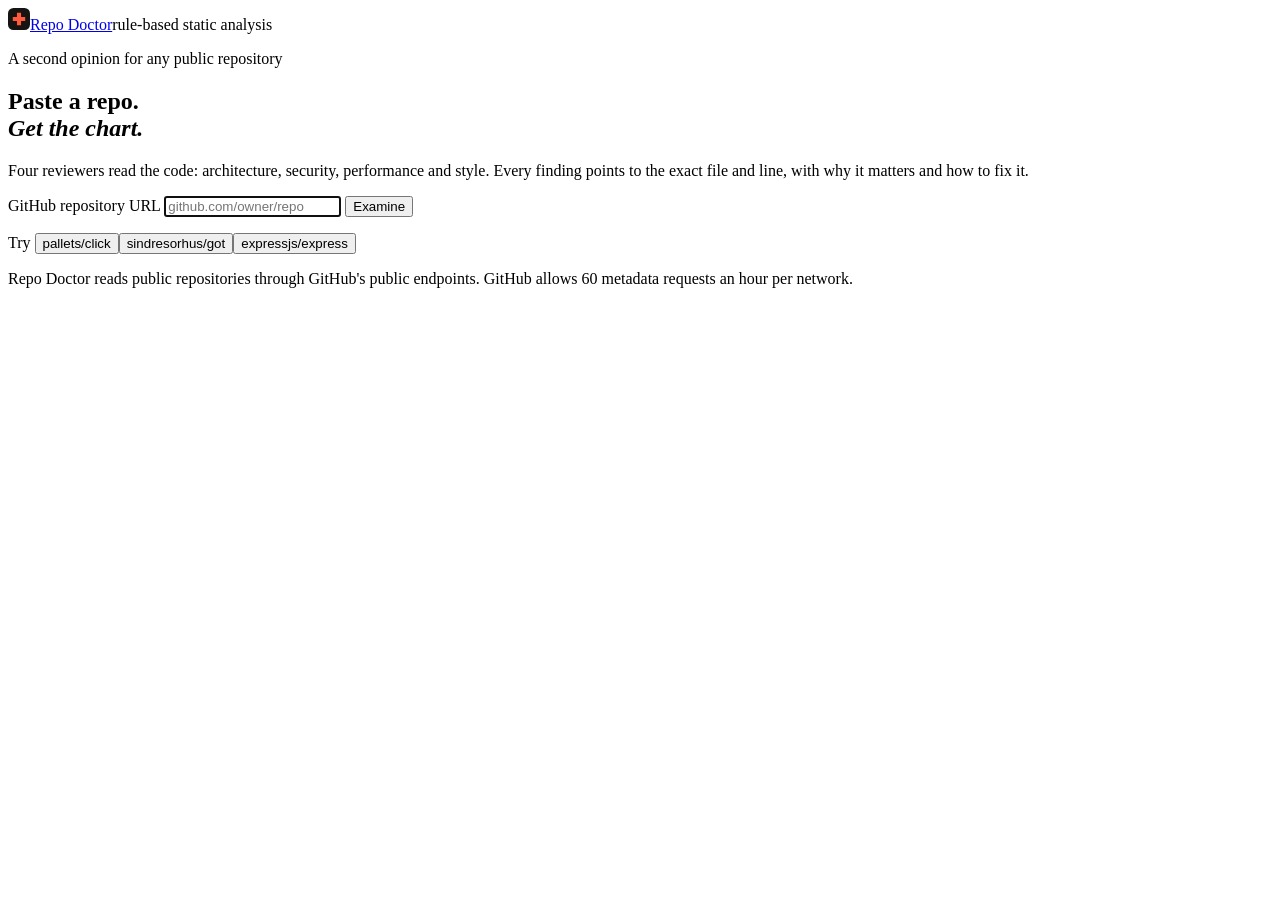
==== index.html @ 6651284c "Add index.html" ====
<!doctype html>
<html lang="en">
<head>
<meta charset="utf-8">
<meta name="viewport" content="width=device-width,initial-scale=1">
<title>Repo Doctor - a second opinion on any public repository</title>
<meta name="description" content="Paste a public GitHub link. Four reviewers check architecture, security, performance and style and point to the exact file and line.">
<link rel="icon" href="data:image/svg+xml,%3Csvg xmlns='http://www.w3.org/2000/svg' viewBox='0 0 32 32'%3E%3Crect width='32' height='32' rx='8' fill='%23151412'/%3E%3Cpath d='M13 7h6v6h6v6h-6v6h-6v-6H7v-6h6z' fill='%23ff5a3c'/%3E%3C/svg%3E">
<link rel="preconnect" href="https://fonts.googleapis.com"><link rel="preconnect" href="https://fonts.gstatic.com" crossorigin>
<link href="https://fonts.googleapis.com/css2?family=Instrument+Serif:ital@0;1&family=Inter:wght@400;500;600&family=JetBrains+Mono:wght@400;500&display=swap" rel="stylesheet">
<link rel="stylesheet" href="style.css">
</head>
<body>
<header class="top"><a class="brand" href="./"><svg viewBox="0 0 32 32" width="22" height="22" aria-hidden="true"><rect width="32" height="32" rx="8" fill="#151412"/><path d="M13 7h6v6h6v6h-6v6h-6v-6H7v-6h6z" fill="#ff5a3c"/></svg><span>Repo Doctor</span></a><span class="tag">rule-based static analysis</span></header>

<main>
<section class="hero" id="hero">
  <p class="eyebrow">A second opinion for any public repository</p>
  <h1>Paste a repo.<br><em>Get the chart.</em></h1>
  <p class="lede">Four reviewers read the code: architecture, security, performance and style. Every finding points to the exact file and line, with why it matters and how to fix it.</p>
  <form id="form" class="ask" autocomplete="off">
    <label class="sr" for="url">GitHub repository URL</label>
    <input id="url" type="text" inputmode="url" spellcheck="false" placeholder="github.com/owner/repo" autofocus>
    <button id="go" type="submit">Examine</button>
  </form>
  <p class="try">Try <button class="chip" data-u="pallets/click">pallets/click</button><button class="chip" data-u="sindresorhus/got">sindresorhus/got</button><button class="chip" data-u="expressjs/express">expressjs/express</button></p>
  <p class="err" id="err" role="alert" hidden></p>
</section>

<section class="run" id="run" hidden aria-live="polite">
  <div class="run-h"><span class="pulse"></span><b id="runTitle">Reading the repository</b></div>
  <div class="bar"><i id="bar"></i></div>
  <p class="mono dim" id="runSub"></p>
</section>

<section class="report" id="report" hidden>
  <div class="rep-h">
    <div>
      <p class="eyebrow" id="rMeta"></p>
      <h2 id="rName"></h2>
      <p class="dim" id="rDesc"></p>
    </div>
    <div class="acts"><button class="ghost" id="dlMd">Download report (.md)</button><button class="ghost" id="dlJson">Download (.json)</button><button class="ghost" id="again">Another repo</button></div>
  </div>
  <p class="note" id="rNote" hidden></p>

  <div class="crew" id="crew"></div>

  <div class="filters">
    <div class="seg" id="fRev" role="group" aria-label="Reviewer"></div>
    <div class="seg" id="fSev" role="group" aria-label="Severity"></div>
  </div>
  <p class="count mono dim" id="count"></p>
  <ol class="list" id="list"></ol>

  <aside class="limits">
    <h3>What this can and cannot tell you</h3>
    <ul>
      <li>These are pattern rules, not a model that understands your program. Some findings will be false alarms, so each one shows the line and a reason so you can judge it.</li>
      <li>Only files up to 150 KB are read, up to 160 per repository, and vendored or minified code is skipped. The report says when that happened.</li>
      <li>Nothing is uploaded anywhere. Your browser reads the repository directly from GitHub, and the analysis runs on your device.</li>
      <li>A clean score is not a security audit. It means these rules found nothing.</li>
    </ul>
  </aside>
</section>
</main>
<footer class="foot">Repo Doctor reads public repositories through GitHub's public endpoints. GitHub allows 60 metadata requests an hour per network.</footer>

<script src="analyzers.js"></script>
<script src="github.js"></script>
<script src="app.js"></script>
</body>
</html>
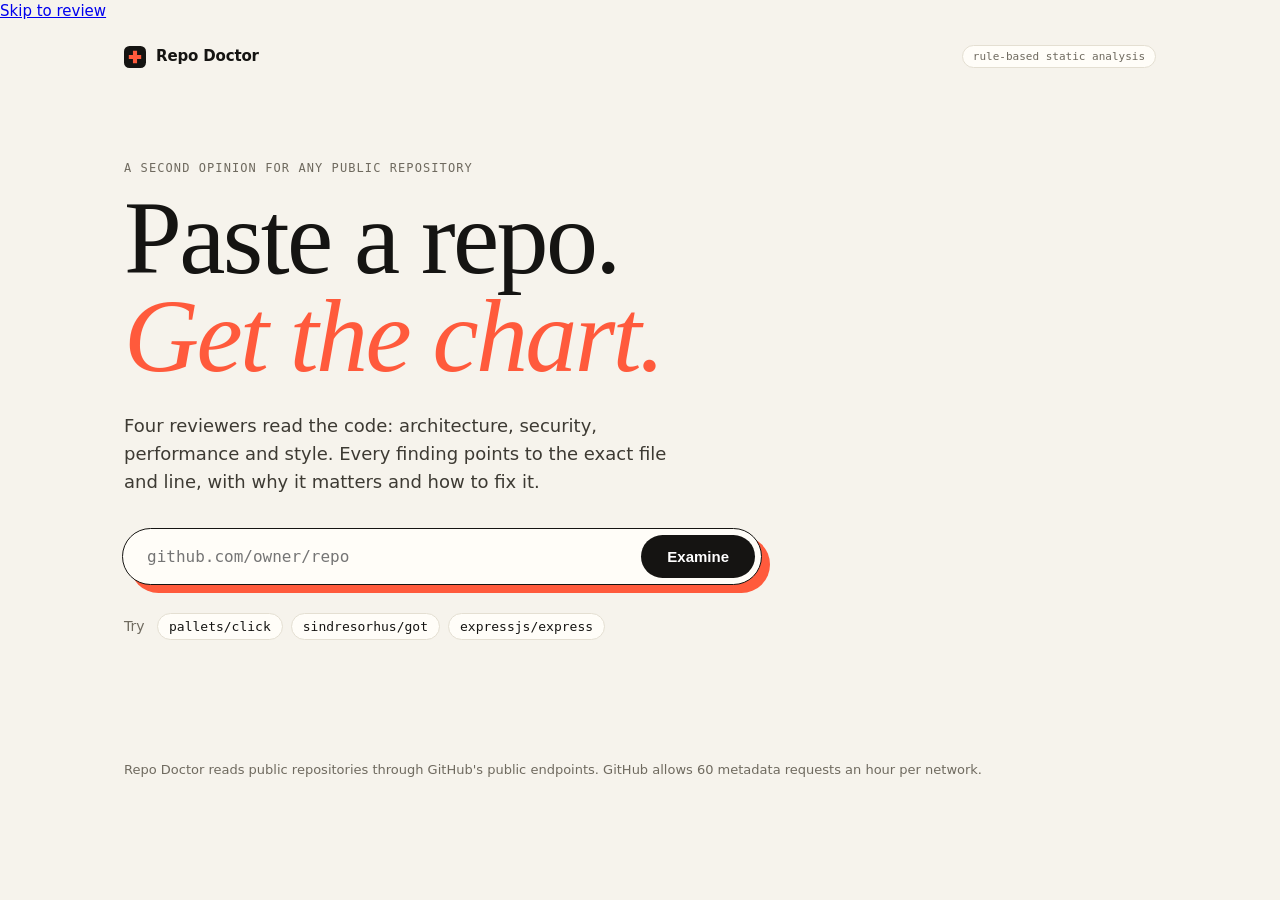
==== commit c43cad08: "Pin reviews to immutable code and make partial coverage explicit" ====
--- a/index.html
+++ b/index.html
@@ -4,16 +4,23 @@
 <meta charset="utf-8">
 <meta name="viewport" content="width=device-width,initial-scale=1">
 <title>Repo Doctor - a second opinion on any public repository</title>
+<link rel="canonical" href="https://repo-doctor-cyan.vercel.app/">
+<meta name="referrer" content="no-referrer">
+<meta http-equiv="Content-Security-Policy" content="default-src 'self'; script-src 'self'; style-src 'self' 'unsafe-inline'; font-src 'self' data:; img-src 'self' data:; connect-src https://api.github.com https://raw.githubusercontent.com; object-src 'none'; base-uri 'self'; form-action 'none'">
+<meta property="og:title" content="Repo Doctor / A second opinion">
+<meta property="og:description" content="Bounded, rule-based review of public GitHub code. Findings are heuristics, not proof of safety.">
+<meta property="og:type" content="website">
+<meta property="og:url" content="https://repo-doctor-cyan.vercel.app/">
+<meta name="twitter:card" content="summary">
 <meta name="description" content="Paste a public GitHub link. Four reviewers check architecture, security, performance and style and point to the exact file and line.">
 <link rel="icon" href="data:image/svg+xml,%3Csvg xmlns='http://www.w3.org/2000/svg' viewBox='0 0 32 32'%3E%3Crect width='32' height='32' rx='8' fill='%23151412'/%3E%3Cpath d='M13 7h6v6h6v6h-6v6h-6v-6H7v-6h6z' fill='%23ff5a3c'/%3E%3C/svg%3E">
-<link rel="preconnect" href="https://fonts.googleapis.com"><link rel="preconnect" href="https://fonts.gstatic.com" crossorigin>
-<link href="https://fonts.googleapis.com/css2?family=Instrument+Serif:ital@0;1&family=Inter:wght@400;500;600&family=JetBrains+Mono:wght@400;500&display=swap" rel="stylesheet">
+<link rel="stylesheet" href="fonts.css">
 <link rel="stylesheet" href="style.css">
 </head>
-<body>
+<body><a class="skip-link" href="#main">Skip to review</a>
 <header class="top"><a class="brand" href="./"><svg viewBox="0 0 32 32" width="22" height="22" aria-hidden="true"><rect width="32" height="32" rx="8" fill="#151412"/><path d="M13 7h6v6h6v6h-6v6h-6v-6H7v-6h6z" fill="#ff5a3c"/></svg><span>Repo Doctor</span></a><span class="tag">rule-based static analysis</span></header>
 
-<main>
+<main id="main" tabindex="-1">
 <section class="hero" id="hero">
   <p class="eyebrow">A second opinion for any public repository</p>
   <h1>Paste a repo.<br><em>Get the chart.</em></h1>
@@ -30,7 +37,7 @@
 <section class="run" id="run" hidden aria-live="polite">
   <div class="run-h"><span class="pulse"></span><b id="runTitle">Reading the repository</b></div>
   <div class="bar"><i id="bar"></i></div>
-  <p class="mono dim" id="runSub"></p>
+  <p class="mono dim" id="runSub"></p><button type="button" id="cancel">Cancel review</button>
 </section>
 
 <section class="report" id="report" hidden>
--- a/style.css
+++ b/style.css
@@ -0,0 +1,62 @@
+:root{--bg:#f6f3ec;--paper:#fffdf8;--ink:#151412;--dim:#6f6a5f;--line:#e4dfd2;--acc:#ff5a3c;--hi:#d6371b;--med:#c27a00;--lo:#6f6a5f;--ok:#2f7d4f;--r:16px}
+*{box-sizing:border-box}html{-webkit-text-size-adjust:100%}
+body{margin:0;background:var(--bg);color:var(--ink);font:15px/1.55 Inter,system-ui,sans-serif;-webkit-font-smoothing:antialiased}
+.sr{position:absolute;left:-9999px}
+.mono,code,.path{font-family:'JetBrains Mono',ui-monospace,monospace}.dim{color:var(--dim)}
+.top{display:flex;align-items:center;justify-content:space-between;max-width:1080px;margin:0 auto;padding:22px 24px}
+.brand{display:flex;gap:10px;align-items:center;color:var(--ink);text-decoration:none;font-weight:600;letter-spacing:-.01em}
+.tag{font:11px 'JetBrains Mono',monospace;border:1px solid var(--line);border-radius:99px;padding:4px 10px;color:var(--dim);background:var(--paper)}
+main{max-width:1080px;margin:0 auto;padding:0 24px 80px}
+.eyebrow{font:500 12px 'JetBrains Mono',monospace;text-transform:uppercase;letter-spacing:.09em;color:var(--dim);margin:0 0 14px}
+.hero{padding:70px 0 40px}
+h1{font:400 clamp(48px,9vw,104px)/.95 'Instrument Serif',serif;letter-spacing:-.025em;margin:0 0 26px}h1 em{color:var(--acc)}
+.lede{max-width:560px;font-size:18px;color:#3d3a33;margin:0 0 34px}
+.ask{display:flex;gap:10px;max-width:640px;background:var(--paper);border:1.5px solid var(--ink);border-radius:999px;padding:6px 6px 6px 22px;box-shadow:6px 6px 0 var(--ink);transition:transform .15s,box-shadow .15s}
+.ask:focus-within{transform:translate(-2px,-2px);box-shadow:8px 8px 0 var(--acc)}
+.ask input{flex:1;min-width:0;border:0;background:none;font:500 16px 'JetBrains Mono',monospace;outline:none;color:var(--ink)}
+.ask button{border:0;background:var(--ink);color:#fff;font:600 15px Inter,sans-serif;border-radius:99px;padding:13px 26px;cursor:pointer;transition:background .15s}
+.ask button:hover{background:var(--acc)}.ask button:disabled{opacity:.5;cursor:wait}
+.try{margin:26px 0 0;color:var(--dim);font-size:14px}
+.chip{font:500 13px 'JetBrains Mono',monospace;margin-left:8px;border:1px solid var(--line);background:var(--paper);border-radius:99px;padding:5px 11px;cursor:pointer;color:var(--ink);transition:border-color .15s}
+.chip:hover{border-color:var(--ink)}
+.err{margin:20px 0 0;max-width:640px;padding:12px 16px;border-radius:12px;background:#fde8e3;color:#8f2410;border:1px solid #f4b9ac}
+.run{max-width:640px;margin:40px 0}.run-h{display:flex;gap:12px;align-items:center;font-size:18px}
+.pulse{width:10px;height:10px;border-radius:50%;background:var(--acc);animation:pu 1s infinite}@keyframes pu{50%{transform:scale(1.7);opacity:.4}}
+.bar{height:6px;background:var(--line);border-radius:9px;margin:16px 0 10px;overflow:hidden}.bar i{display:block;height:100%;width:0;background:var(--ink);transition:width .25s}
+.rep-h{display:flex;justify-content:space-between;gap:24px;align-items:flex-end;flex-wrap:wrap;padding:40px 0 22px;border-bottom:1.5px solid var(--ink)}
+h2{font:400 clamp(36px,6vw,60px)/1 'Instrument Serif',serif;margin:0 0 8px;overflow-wrap:anywhere}
+.acts{display:flex;gap:8px;flex-wrap:wrap}
+.ghost{font:500 13px Inter,sans-serif;border:1px solid var(--ink);background:transparent;border-radius:99px;padding:9px 15px;cursor:pointer;color:var(--ink);transition:background .15s,color .15s}
+.ghost:hover{background:var(--ink);color:#fff}
+.note{margin:18px 0 0;padding:12px 16px;background:#fff4d6;border:1px solid #ecd48b;border-radius:12px;color:#5c4500;font-size:14px}
+.crew{display:grid;grid-template-columns:repeat(4,1fr);gap:14px;margin:26px 0}
+.rev{background:var(--paper);border:1px solid var(--line);border-radius:var(--r);padding:20px;text-align:left;cursor:pointer;font:inherit;color:inherit;transition:transform .15s,border-color .15s;position:relative}
+.rev:hover{transform:translateY(-3px);border-color:var(--ink)}.rev[aria-pressed=true]{border-color:var(--ink);box-shadow:4px 4px 0 var(--ink)}
+.rev .nm{font:500 12px 'JetBrains Mono',monospace;text-transform:uppercase;letter-spacing:.08em;color:var(--dim)}
+.ring{display:block;margin:12px 0 8px}.ring text{font:400 30px 'Instrument Serif',serif;fill:var(--ink)}
+.rev .sm{font-size:13px;color:var(--dim)}
+.filters{display:flex;gap:14px;flex-wrap:wrap;margin:34px 0 8px}
+.seg{display:flex;gap:4px;background:#ebe6d9;padding:4px;border-radius:99px;flex-wrap:wrap}
+.seg button{border:0;background:none;border-radius:99px;padding:7px 14px;font:500 13px Inter,sans-serif;cursor:pointer;color:var(--dim)}
+.seg button[aria-pressed=true]{background:var(--ink);color:#fff}
+.count{font-size:12px;margin:10px 0 14px}
+.list{list-style:none;margin:0;padding:0;display:grid;gap:10px}
+.f{background:var(--paper);border:1px solid var(--line);border-left:4px solid var(--lo);border-radius:12px;overflow:hidden}
+.f.high{border-left-color:var(--hi)}.f.medium{border-left-color:var(--med)}
+.f>button{all:unset;box-sizing:border-box;display:grid;grid-template-columns:auto 1fr auto;gap:14px;align-items:center;width:100%;padding:15px 18px;cursor:pointer}
+.f>button:focus-visible{outline:2px solid var(--acc);outline-offset:-2px}
+.sev{font:600 10px 'JetBrains Mono',monospace;text-transform:uppercase;letter-spacing:.08em;padding:3px 8px;border-radius:99px;background:#eee9dc;color:var(--lo)}
+.high .sev{background:#fde8e3;color:var(--hi)}.medium .sev{background:#fff0cf;color:var(--med)}
+.ft{font-weight:600;letter-spacing:-.005em}.fp{display:block;font:12px 'JetBrains Mono',monospace;color:var(--dim);margin-top:2px;overflow-wrap:anywhere}
+.who{font:11px 'JetBrains Mono',monospace;color:var(--dim)}
+.body{display:none;padding:0 18px 18px 18px;border-top:1px dashed var(--line)}.f[data-open=true] .body{display:block}
+.body pre{margin:14px 0;background:#1a1916;color:#f1ede2;border-radius:10px;padding:13px 15px;overflow-x:auto;font:12.5px/1.5 'JetBrains Mono',monospace;white-space:pre}
+.body p{margin:8px 0}.body b{font-weight:600}
+.body a{color:var(--ink);font-weight:500;text-decoration-color:var(--acc);text-underline-offset:3px}
+.empty{padding:40px;text-align:center;background:var(--paper);border:1px dashed var(--line);border-radius:12px;color:var(--dim)}
+.limits{margin:50px 0 0;padding:24px 26px;border:1px solid var(--line);border-radius:var(--r);background:var(--paper)}
+.limits h3{font:400 26px 'Instrument Serif',serif;margin:0 0 10px}.limits li{margin:6px 0;color:#3d3a33}
+.foot{max-width:1080px;margin:0 auto;padding:0 24px 40px;color:var(--dim);font-size:13px}
+@media(max-width:860px){.crew{grid-template-columns:1fr 1fr}}
+@media(max-width:520px){.ask{flex-direction:column;border-radius:22px;padding:12px;box-shadow:4px 4px 0 var(--ink)}.ask input{padding:8px 8px}.ask button{width:100%}.hero{padding-top:40px}.f>button{grid-template-columns:auto 1fr}.who{display:none}.crew{gap:10px}.rev{padding:15px}.top .tag{display:none}.chip{margin:6px 6px 0 0}}
+@media(prefers-reduced-motion:reduce){*{animation:none!important;transition:none!important}}
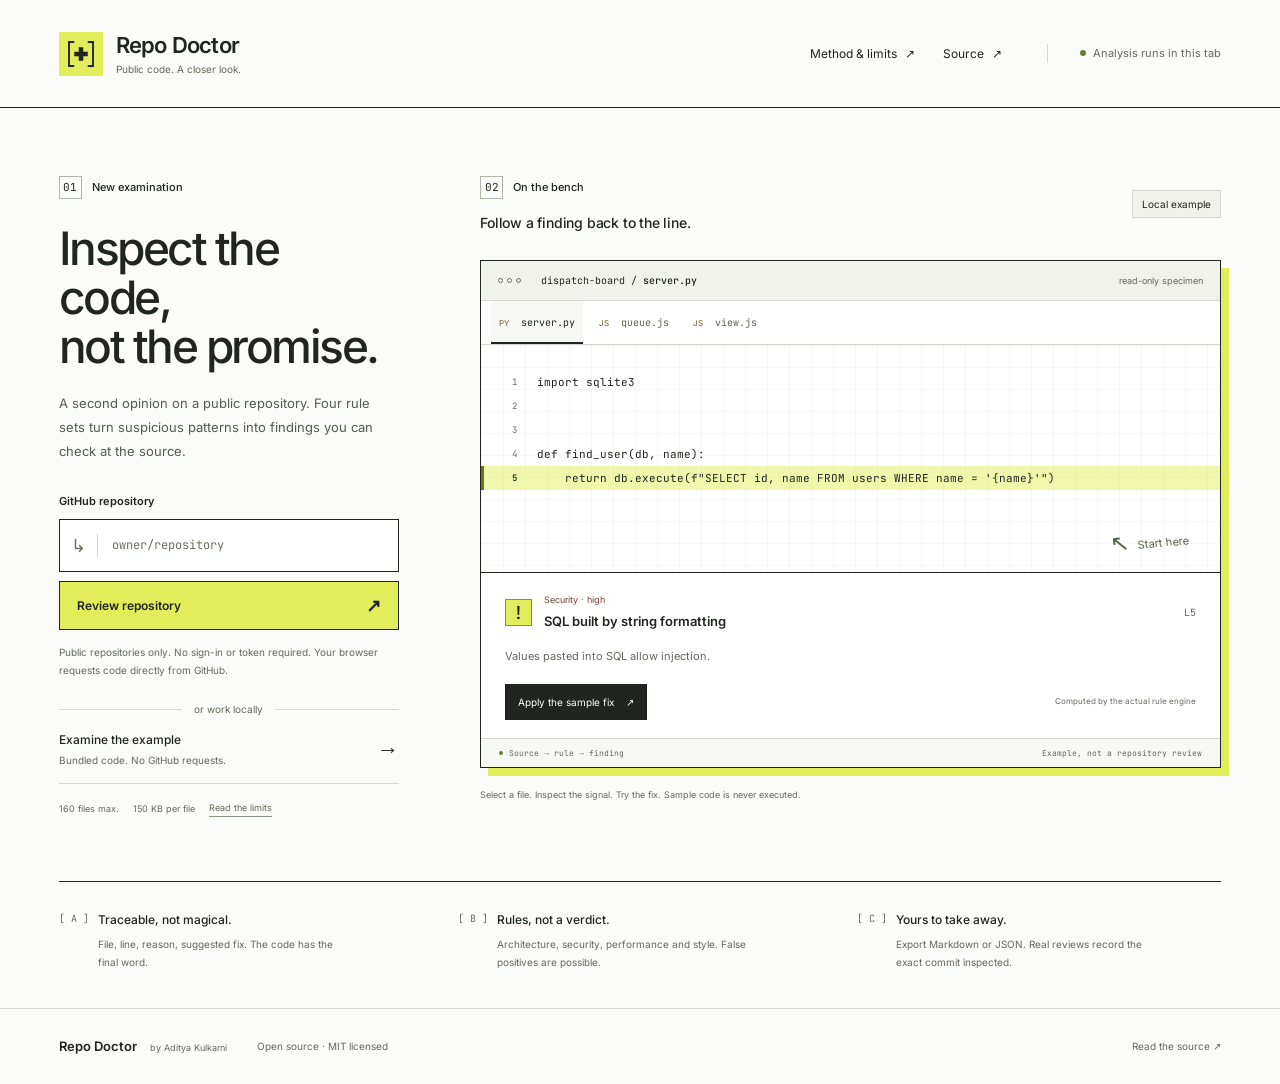
==== commit 71511c9e: "Publish verified repo-doctor redesign with exact asset paths" ====
--- a/index.html
+++ b/index.html
@@ -1,80 +1,14 @@
 <!doctype html>
-<html lang="en">
-<head>
-<meta charset="utf-8">
-<meta name="viewport" content="width=device-width,initial-scale=1">
-<title>Repo Doctor - a second opinion on any public repository</title>
-<link rel="canonical" href="https://repo-doctor-cyan.vercel.app/">
-<meta name="referrer" content="no-referrer">
-<meta http-equiv="Content-Security-Policy" content="default-src 'self'; script-src 'self'; style-src 'self' 'unsafe-inline'; font-src 'self' data:; img-src 'self' data:; connect-src https://api.github.com https://raw.githubusercontent.com; object-src 'none'; base-uri 'self'; form-action 'none'">
-<meta property="og:title" content="Repo Doctor / A second opinion">
-<meta property="og:description" content="Bounded, rule-based review of public GitHub code. Findings are heuristics, not proof of safety.">
-<meta property="og:type" content="website">
-<meta property="og:url" content="https://repo-doctor-cyan.vercel.app/">
-<meta name="twitter:card" content="summary">
-<meta name="description" content="Paste a public GitHub link. Four reviewers check architecture, security, performance and style and point to the exact file and line.">
-<link rel="icon" href="data:image/svg+xml,%3Csvg xmlns='http://www.w3.org/2000/svg' viewBox='0 0 32 32'%3E%3Crect width='32' height='32' rx='8' fill='%23151412'/%3E%3Cpath d='M13 7h6v6h6v6h-6v6h-6v-6H7v-6h6z' fill='%23ff5a3c'/%3E%3C/svg%3E">
-<link rel="stylesheet" href="fonts.css">
-<link rel="stylesheet" href="style.css">
-</head>
-<body><a class="skip-link" href="#main">Skip to review</a>
-<header class="top"><a class="brand" href="./"><svg viewBox="0 0 32 32" width="22" height="22" aria-hidden="true"><rect width="32" height="32" rx="8" fill="#151412"/><path d="M13 7h6v6h6v6h-6v6h-6v-6H7v-6h6z" fill="#ff5a3c"/></svg><span>Repo Doctor</span></a><span class="tag">rule-based static analysis</span></header>
-
+<html lang="en"><head><meta charset="utf-8"><meta name="viewport" content="width=device-width,initial-scale=1"><title>Repo Doctor | Inspect the code, not the promise.</title><meta name="description" content="A rule-based inspection bench for public GitHub repositories. Trace findings to source, check the reason and take a report with you."><meta name="theme-color" content="#e2ed5b"><link rel="canonical" href="https://repo-doctor-cyan.vercel.app/"><meta name="referrer" content="no-referrer"><meta http-equiv="Content-Security-Policy" content="default-src 'self'; script-src 'self'; style-src 'self' 'unsafe-inline'; font-src 'self'; img-src 'self' data:; worker-src 'self'; connect-src 'self' https://api.github.com https://raw.githubusercontent.com; object-src 'none'; base-uri 'self'; form-action 'none'"><meta property="og:title" content="Repo Doctor | Inspect the code, not the promise."><meta property="og:description" content="Four rule sets. Source-level findings. One portable report. Public code, reviewed in your browser."><meta property="og:image" content="https://repo-doctor-cyan.vercel.app/share-card.png"><meta name="twitter:card" content="summary_large_image"><link rel="icon" href="favicon.svg" type="image/svg+xml"><link rel="stylesheet" href="fonts.css"><link rel="stylesheet" href="style.css"></head>
+<body><a class="skip-link" href="#url">Skip to repository input</a>
+<header class="top"><a class="brand" href="./" aria-label="Repo Doctor home"><svg viewBox="0 0 40 40" aria-hidden="true"><path d="M11 4H4v32h7m18-32h7v32h-7" fill="none" stroke-width="2.5"/><path d="M17 11h6v6h6v6h-6v6h-6v-6h-6v-6h6z" stroke="none"/></svg><span>Repo Doctor<span class="brand-sub">Public code. A closer look.</span></span></a><nav aria-label="Main"><button id="methodOpen" type="button">Method & limits <span aria-hidden="true">↗</span></button><a href="https://github.com/Aditya2375/repo-doctor" target="_blank" rel="noreferrer">Source <span aria-hidden="true">↗</span></a></nav><span class="local"><i></i> Analysis runs in this tab</span></header>
+<noscript><p class="noscript">JavaScript is required to inspect code. No review has run. You can read the method in the source repository linked above.</p></noscript>
 <main id="main" tabindex="-1">
-<section class="hero" id="hero">
-  <p class="eyebrow">A second opinion for any public repository</p>
-  <h1>Paste a repo.<br><em>Get the chart.</em></h1>
-  <p class="lede">Four reviewers read the code: architecture, security, performance and style. Every finding points to the exact file and line, with why it matters and how to fix it.</p>
-  <form id="form" class="ask" autocomplete="off">
-    <label class="sr" for="url">GitHub repository URL</label>
-    <input id="url" type="text" inputmode="url" spellcheck="false" placeholder="github.com/owner/repo" autofocus>
-    <button id="go" type="submit">Examine</button>
-  </form>
-  <p class="try">Try <button class="chip" data-u="pallets/click">pallets/click</button><button class="chip" data-u="sindresorhus/got">sindresorhus/got</button><button class="chip" data-u="expressjs/express">expressjs/express</button></p>
-  <p class="err" id="err" role="alert" hidden></p>
-</section>
-
-<section class="run" id="run" hidden aria-live="polite">
-  <div class="run-h"><span class="pulse"></span><b id="runTitle">Reading the repository</b></div>
-  <div class="bar"><i id="bar"></i></div>
-  <p class="mono dim" id="runSub"></p><button type="button" id="cancel">Cancel review</button>
-</section>
-
-<section class="report" id="report" hidden>
-  <div class="rep-h">
-    <div>
-      <p class="eyebrow" id="rMeta"></p>
-      <h2 id="rName"></h2>
-      <p class="dim" id="rDesc"></p>
-    </div>
-    <div class="acts"><button class="ghost" id="dlMd">Download report (.md)</button><button class="ghost" id="dlJson">Download (.json)</button><button class="ghost" id="again">Another repo</button></div>
-  </div>
-  <p class="note" id="rNote" hidden></p>
-
-  <div class="crew" id="crew"></div>
-
-  <div class="filters">
-    <div class="seg" id="fRev" role="group" aria-label="Reviewer"></div>
-    <div class="seg" id="fSev" role="group" aria-label="Severity"></div>
-  </div>
-  <p class="count mono dim" id="count"></p>
-  <ol class="list" id="list"></ol>
-
-  <aside class="limits">
-    <h3>What this can and cannot tell you</h3>
-    <ul>
-      <li>These are pattern rules, not a model that understands your program. Some findings will be false alarms, so each one shows the line and a reason so you can judge it.</li>
-      <li>Only files up to 150 KB are read, up to 160 per repository, and vendored or minified code is skipped. The report says when that happened.</li>
-      <li>Nothing is uploaded anywhere. Your browser reads the repository directly from GitHub, and the analysis runs on your device.</li>
-      <li>A clean score is not a security audit. It means these rules found nothing.</li>
-    </ul>
-  </aside>
-</section>
-</main>
-<footer class="foot">Repo Doctor reads public repositories through GitHub's public endpoints. GitHub allows 60 metadata requests an hour per network.</footer>
-
-<script src="analyzers.js"></script>
-<script src="github.js"></script>
-<script src="app.js"></script>
-</body>
-</html>
+<section class="hero" id="hero" aria-labelledby="introTitle"><div class="intake"><div class="section-number"><span>01</span> New examination</div><h1 id="introTitle">Inspect the code,<br>not the promise.</h1><p class="lede">A second opinion on a public repository. Four rule sets turn suspicious patterns into findings you can check at the source.</p><form id="form" autocomplete="off"><label for="url">GitHub repository</label><div class="url-field"><span aria-hidden="true">↳</span><input id="url" type="text" inputmode="url" maxlength="2048" spellcheck="false" autocomplete="off" placeholder="owner/repository" aria-describedby="inputHelp"></div><button id="go" class="primary" type="submit">Review repository <span aria-hidden="true">↗</span></button></form><p id="inputHelp" class="help">Public repositories only. No sign-in or token required. Your browser requests code directly from GitHub.</p><div class="or"><span>or work locally</span></div><button id="sampleRun" class="sample-run" type="button"><span><b>Examine the example</b><small>Bundled code. No GitHub requests.</small></span><span aria-hidden="true">→</span></button><p class="err" id="err" role="alert" hidden></p><div class="intake-foot"><span>160 files max.</span><span>150 KB per file</span><button id="methodInline" type="button">Read the limits</button></div></div>
+<div class="specimen"><div class="specimen-heading"><div><span class="section-number"><span>02</span> On the bench</span><h2>Follow a finding back to the line.</h2></div><span class="example-label">Local example</span></div><div class="editor"><div class="editor-top"><span><i></i><i></i><i></i></span><span>dispatch-board / <b id="previewPath">server.py</b></span><span class="editor-mode">read-only specimen</span></div><div class="file-tabs" role="group" aria-label="Example source file"><button type="button" data-file="server.py" aria-pressed="true"><span>PY</span> server.py</button><button type="button" data-file="queue.js" aria-pressed="false"><span>JS</span> queue.js</button><button type="button" data-file="view.js" aria-pressed="false"><span>JS</span> view.js</button></div><div class="code-window"><ol id="previewCode" aria-label="Example source code"></ol><div class="line-marker" aria-hidden="true"><span>↖</span> Start here</div></div><div class="signal"><div class="signal-top"><span class="signal-icon" aria-hidden="true">!</span><div><span id="previewSeverity" class="signal-label">Security · High</span><h3 id="previewTitle">SQL built by string formatting</h3></div><span id="previewLine" class="line-ref">L5</span></div><p id="previewWhy"></p><div class="signal-action"><button type="button" id="sampleFix">Apply the sample fix <span aria-hidden="true">↗</span></button><span id="previewState" role="status">Run with JavaScript to inspect the sample</span></div></div><div class="editor-foot"><span><i></i> Source → rule → finding</span><span>Example, not a repository review</span></div></div><p class="specimen-caption">Select a file. Inspect the signal. Try the fix. Sample code is never executed.</p></div></section>
+<section class="run" id="run" hidden aria-live="polite"><div class="run-h"><span class="scan" aria-hidden="true"></span><div><span>Examination in progress</span><h2 id="runTitle">Reading the repository</h2></div><button type="button" id="cancel">Cancel review ×</button></div><div class="bar"><i id="bar"></i></div><p id="runSub"></p></section>
+<section class="report" id="report" hidden aria-labelledby="rName"><div class="report-banner"><span class="section-number"><span>03</span> Examination report</span><span id="reportOrigin">Commit-pinned source</span></div><div class="rep-h"><div><p id="rMeta" class="report-meta"></p><h1 id="rName"></h1><p id="rDesc"></p></div><div class="acts"><button type="button" class="ghost" id="dlMd">Markdown ↓</button><button type="button" class="ghost" id="dlJson">JSON ↓</button><button type="button" class="new-review" id="again">New review <span aria-hidden="true">↗</span></button></div></div><div class="report-notice"><span aria-hidden="true">!</span><p class="note" id="rNote"></p></div><div class="score-heading"><h2>Four angles on the same code.</h2><span>Rule scores / 100. Not confidence or proof of safety.</span></div><div class="crew" id="crew"></div><div class="review-grid"><aside class="review-sidebar"><div class="filter-heading"><span>Findings</span><span id="count"></span></div><h3>Rule set</h3><div id="fRev" class="seg reviewer-filter" role="group" aria-label="Rule set"></div><h3>Severity</h3><div class="seg severity-filter" id="fSev" role="group" aria-label="Severity"></div><p>Open a finding for the source line, the reason and a suggested change. Treat every match as a question to investigate.</p></aside><div class="finding-area"><div class="findings-heading"><h2>Read the evidence.</h2><span>High → medium → low</span></div><ol class="list" id="list"></ol></div></div><aside class="limits"><h2>A useful second look. Not a clean bill of health.</h2><p>Pattern rules can miss problems and flag harmless code. Only supported text files are read, up to 160 files and 150 KB each. Dependency lockfiles, vendored code and minified code are excluded. Repository code is never executed. GitHub and its raw-file service receive your requests; analysis happens in this tab.</p><button id="methodReport" type="button">Method, coverage and limits <span aria-hidden="true">↗</span></button></aside></section>
+<div class="principles" id="principles"><div><span class="principle-index">[ A ]</span><h2>Traceable, not magical.</h2><p>File, line, reason, suggested fix. The code has the final word.</p></div><div><span class="principle-index">[ B ]</span><h2>Rules, not a verdict.</h2><p>Architecture, security, performance and style. False positives are possible.</p></div><div><span class="principle-index">[ C ]</span><h2>Yours to take away.</h2><p>Export Markdown or JSON. Real reviews record the exact commit inspected.</p></div></div>
+</main><footer class="foot"><span class="footer-brand">Repo Doctor <span>by Aditya Kulkarni</span></span><span>Open source · MIT licensed</span><a href="https://github.com/Aditya2375/repo-doctor" target="_blank" rel="noreferrer">Read the source ↗</a></footer>
+<dialog id="methodDialog" aria-labelledby="methodTitle"><div class="dialog-top"><span>Before an examination</span><button type="button" id="methodClose" aria-label="Close method and limits">×</button></div><h2 id="methodTitle">What the instrument can see.</h2><p>Four groups of deterministic pattern rules inspect architecture, security, performance and style. They do not understand the whole program. A match is not proof of a vulnerability; no matches is not proof of safety.</p><h3>Bounded coverage</h3><p>Up to 160 supported text files, 150,000 bytes each. Vendored directories, lock files, minified code, large files and unsupported formats are skipped. Source files and manifests are prioritised, then shorter paths. An incomplete file list or failed read is disclosed in the report.</p><h3>GitHub access</h3><p>Public repositories only. No account or token is requested. A real review resolves an immutable commit through three GitHub metadata requests, then reads raw files through up to six concurrent workers. Unauthenticated metadata requests are rate-limited by GitHub, usually 60 per hour per network. Requests time out after 20 seconds. Analysis has a 20-second deadline and can be cancelled.</p><h3>Data and exports</h3><p>Your browser requests public code directly from GitHub. The analysis runs here and repository code is never executed. The site does not intentionally upload repository contents or store reports on a server. GitHub receives request metadata. Exports may contain source snippets, including anything a secret-detection rule matched. Inspect them before sharing.</p><h3>Local example</h3><p>The example is original bundled demonstration code, not a real customer's repository. It uses the same rule engine and makes no GitHub requests. Applying a sample fix changes the example in this tab only.</p><a href="https://github.com/Aditya2375/repo-doctor" target="_blank" rel="noreferrer">Inspect the rules on GitHub ↗</a></dialog>
+<script src="analyzers.js"></script><script src="github.js"></script><script src="sample.js"></script><script src="bench.js"></script><script src="app.js"></script></body></html>
--- a/fonts.css
+++ b/fonts.css
@@ -0,0 +1,14 @@
+@font-face {
+  font-family: "Doctor Sans";
+  src: url("fonts/doctor-sans.woff2") format("woff2");
+  font-style: normal;
+  font-weight: 100 900;
+  font-display: swap;
+}
+@font-face {
+  font-family: "Doctor Mono";
+  src: url("fonts/doctor-mono.woff2") format("woff2");
+  font-style: normal;
+  font-weight: 400 800;
+  font-display: swap;
+}
--- a/style.css
+++ b/style.css
@@ -1,62 +1,1895 @@
-:root{--bg:#f6f3ec;--paper:#fffdf8;--ink:#151412;--dim:#6f6a5f;--line:#e4dfd2;--acc:#ff5a3c;--hi:#d6371b;--med:#c27a00;--lo:#6f6a5f;--ok:#2f7d4f;--r:16px}
-*{box-sizing:border-box}html{-webkit-text-size-adjust:100%}
-body{margin:0;background:var(--bg);color:var(--ink);font:15px/1.55 Inter,system-ui,sans-serif;-webkit-font-smoothing:antialiased}
-.sr{position:absolute;left:-9999px}
-.mono,code,.path{font-family:'JetBrains Mono',ui-monospace,monospace}.dim{color:var(--dim)}
-.top{display:flex;align-items:center;justify-content:space-between;max-width:1080px;margin:0 auto;padding:22px 24px}
-.brand{display:flex;gap:10px;align-items:center;color:var(--ink);text-decoration:none;font-weight:600;letter-spacing:-.01em}
-.tag{font:11px 'JetBrains Mono',monospace;border:1px solid var(--line);border-radius:99px;padding:4px 10px;color:var(--dim);background:var(--paper)}
-main{max-width:1080px;margin:0 auto;padding:0 24px 80px}
-.eyebrow{font:500 12px 'JetBrains Mono',monospace;text-transform:uppercase;letter-spacing:.09em;color:var(--dim);margin:0 0 14px}
-.hero{padding:70px 0 40px}
-h1{font:400 clamp(48px,9vw,104px)/.95 'Instrument Serif',serif;letter-spacing:-.025em;margin:0 0 26px}h1 em{color:var(--acc)}
-.lede{max-width:560px;font-size:18px;color:#3d3a33;margin:0 0 34px}
-.ask{display:flex;gap:10px;max-width:640px;background:var(--paper);border:1.5px solid var(--ink);border-radius:999px;padding:6px 6px 6px 22px;box-shadow:6px 6px 0 var(--ink);transition:transform .15s,box-shadow .15s}
-.ask:focus-within{transform:translate(-2px,-2px);box-shadow:8px 8px 0 var(--acc)}
-.ask input{flex:1;min-width:0;border:0;background:none;font:500 16px 'JetBrains Mono',monospace;outline:none;color:var(--ink)}
-.ask button{border:0;background:var(--ink);color:#fff;font:600 15px Inter,sans-serif;border-radius:99px;padding:13px 26px;cursor:pointer;transition:background .15s}
-.ask button:hover{background:var(--acc)}.ask button:disabled{opacity:.5;cursor:wait}
-.try{margin:26px 0 0;color:var(--dim);font-size:14px}
-.chip{font:500 13px 'JetBrains Mono',monospace;margin-left:8px;border:1px solid var(--line);background:var(--paper);border-radius:99px;padding:5px 11px;cursor:pointer;color:var(--ink);transition:border-color .15s}
-.chip:hover{border-color:var(--ink)}
-.err{margin:20px 0 0;max-width:640px;padding:12px 16px;border-radius:12px;background:#fde8e3;color:#8f2410;border:1px solid #f4b9ac}
-.run{max-width:640px;margin:40px 0}.run-h{display:flex;gap:12px;align-items:center;font-size:18px}
-.pulse{width:10px;height:10px;border-radius:50%;background:var(--acc);animation:pu 1s infinite}@keyframes pu{50%{transform:scale(1.7);opacity:.4}}
-.bar{height:6px;background:var(--line);border-radius:9px;margin:16px 0 10px;overflow:hidden}.bar i{display:block;height:100%;width:0;background:var(--ink);transition:width .25s}
-.rep-h{display:flex;justify-content:space-between;gap:24px;align-items:flex-end;flex-wrap:wrap;padding:40px 0 22px;border-bottom:1.5px solid var(--ink)}
-h2{font:400 clamp(36px,6vw,60px)/1 'Instrument Serif',serif;margin:0 0 8px;overflow-wrap:anywhere}
-.acts{display:flex;gap:8px;flex-wrap:wrap}
-.ghost{font:500 13px Inter,sans-serif;border:1px solid var(--ink);background:transparent;border-radius:99px;padding:9px 15px;cursor:pointer;color:var(--ink);transition:background .15s,color .15s}
-.ghost:hover{background:var(--ink);color:#fff}
-.note{margin:18px 0 0;padding:12px 16px;background:#fff4d6;border:1px solid #ecd48b;border-radius:12px;color:#5c4500;font-size:14px}
-.crew{display:grid;grid-template-columns:repeat(4,1fr);gap:14px;margin:26px 0}
-.rev{background:var(--paper);border:1px solid var(--line);border-radius:var(--r);padding:20px;text-align:left;cursor:pointer;font:inherit;color:inherit;transition:transform .15s,border-color .15s;position:relative}
-.rev:hover{transform:translateY(-3px);border-color:var(--ink)}.rev[aria-pressed=true]{border-color:var(--ink);box-shadow:4px 4px 0 var(--ink)}
-.rev .nm{font:500 12px 'JetBrains Mono',monospace;text-transform:uppercase;letter-spacing:.08em;color:var(--dim)}
-.ring{display:block;margin:12px 0 8px}.ring text{font:400 30px 'Instrument Serif',serif;fill:var(--ink)}
-.rev .sm{font-size:13px;color:var(--dim)}
-.filters{display:flex;gap:14px;flex-wrap:wrap;margin:34px 0 8px}
-.seg{display:flex;gap:4px;background:#ebe6d9;padding:4px;border-radius:99px;flex-wrap:wrap}
-.seg button{border:0;background:none;border-radius:99px;padding:7px 14px;font:500 13px Inter,sans-serif;cursor:pointer;color:var(--dim)}
-.seg button[aria-pressed=true]{background:var(--ink);color:#fff}
-.count{font-size:12px;margin:10px 0 14px}
-.list{list-style:none;margin:0;padding:0;display:grid;gap:10px}
-.f{background:var(--paper);border:1px solid var(--line);border-left:4px solid var(--lo);border-radius:12px;overflow:hidden}
-.f.high{border-left-color:var(--hi)}.f.medium{border-left-color:var(--med)}
-.f>button{all:unset;box-sizing:border-box;display:grid;grid-template-columns:auto 1fr auto;gap:14px;align-items:center;width:100%;padding:15px 18px;cursor:pointer}
-.f>button:focus-visible{outline:2px solid var(--acc);outline-offset:-2px}
-.sev{font:600 10px 'JetBrains Mono',monospace;text-transform:uppercase;letter-spacing:.08em;padding:3px 8px;border-radius:99px;background:#eee9dc;color:var(--lo)}
-.high .sev{background:#fde8e3;color:var(--hi)}.medium .sev{background:#fff0cf;color:var(--med)}
-.ft{font-weight:600;letter-spacing:-.005em}.fp{display:block;font:12px 'JetBrains Mono',monospace;color:var(--dim);margin-top:2px;overflow-wrap:anywhere}
-.who{font:11px 'JetBrains Mono',monospace;color:var(--dim)}
-.body{display:none;padding:0 18px 18px 18px;border-top:1px dashed var(--line)}.f[data-open=true] .body{display:block}
-.body pre{margin:14px 0;background:#1a1916;color:#f1ede2;border-radius:10px;padding:13px 15px;overflow-x:auto;font:12.5px/1.5 'JetBrains Mono',monospace;white-space:pre}
-.body p{margin:8px 0}.body b{font-weight:600}
-.body a{color:var(--ink);font-weight:500;text-decoration-color:var(--acc);text-underline-offset:3px}
-.empty{padding:40px;text-align:center;background:var(--paper);border:1px dashed var(--line);border-radius:12px;color:var(--dim)}
-.limits{margin:50px 0 0;padding:24px 26px;border:1px solid var(--line);border-radius:var(--r);background:var(--paper)}
-.limits h3{font:400 26px 'Instrument Serif',serif;margin:0 0 10px}.limits li{margin:6px 0;color:#3d3a33}
-.foot{max-width:1080px;margin:0 auto;padding:0 24px 40px;color:var(--dim);font-size:13px}
-@media(max-width:860px){.crew{grid-template-columns:1fr 1fr}}
-@media(max-width:520px){.ask{flex-direction:column;border-radius:22px;padding:12px;box-shadow:4px 4px 0 var(--ink)}.ask input{padding:8px 8px}.ask button{width:100%}.hero{padding-top:40px}.f>button{grid-template-columns:auto 1fr}.who{display:none}.crew{gap:10px}.rev{padding:15px}.top .tag{display:none}.chip{margin:6px 6px 0 0}}
-@media(prefers-reduced-motion:reduce){*{animation:none!important;transition:none!important}}
+:root {
+  --paper: #fbfcf9;
+  --ink: #20251f;
+  --muted: #62685f;
+  --line: #d5d9d1;
+  --yellow: #e2ed5b;
+  --wash: #f0f2eb;
+  --red: #9d382b;
+  --sans: "Doctor Sans", Arial, sans-serif;
+  --mono: "Doctor Mono", monospace;
+}
+* {
+  box-sizing: border-box;
+}
+html {
+  scroll-behavior: smooth;
+}
+body {
+  margin: 0;
+  background: var(--paper);
+  color: var(--ink);
+  font: 14px/1.65 var(--sans);
+  -webkit-font-smoothing: antialiased;
+}
+[hidden] {
+  display: none !important;
+}
+h1,
+h2,
+h3,
+p {
+  margin: 0;
+}
+a {
+  color: inherit;
+  text-underline-offset: 4px;
+}
+button,
+input {
+  font: inherit;
+  color: inherit;
+}
+button {
+  cursor: pointer;
+}
+button:disabled {
+  cursor: wait;
+  opacity: 0.6;
+}
+button,
+a,
+input,
+summary {
+  touch-action: manipulation;
+}
+button:focus-visible,
+a:focus-visible,
+input:focus-visible {
+  outline: 2px solid #3f5d9b;
+  outline-offset: 4px;
+}
+button {
+  border-radius: 0;
+}
+::selection {
+  background: var(--yellow);
+  color: var(--ink);
+}
+.skip-link {
+  position: fixed;
+  left: 16px;
+  top: 12px;
+  z-index: 20;
+  background: var(--yellow);
+  padding: 10px 18px;
+}
+.skip-link:not(:focus) {
+  clip-path: inset(50%);
+  width: 1px;
+  height: 1px;
+  overflow: hidden;
+  padding: 0;
+}
+.top {
+  height: 108px;
+  padding: 0 4.6%;
+  display: flex;
+  align-items: center;
+  border-bottom: 1px solid var(--ink);
+  gap: 45px;
+  background: var(--paper);
+}
+.brand {
+  display: flex;
+  align-items: center;
+  gap: 13px;
+  text-decoration: none;
+  font-weight: 600;
+  font-size: 22px;
+  line-height: 1.2;
+  letter-spacing: -0.8px;
+}
+.brand svg {
+  width: 44px;
+  height: 44px;
+  fill: var(--ink);
+  stroke: var(--ink);
+  stroke-width: 1;
+  background: var(--yellow);
+  padding: 7px;
+}
+.brand-sub {
+  display: block;
+  letter-spacing: 0;
+  font-size: 10px;
+  font-weight: 400;
+  color: var(--muted);
+  margin-top: 5px;
+}
+.top nav {
+  display: flex;
+  gap: 28px;
+  margin-left: auto;
+  align-items: center;
+  font-size: 12px;
+}
+.top nav button {
+  border: 0;
+  background: none;
+  padding: 10px 0;
+}
+.top nav a {
+  text-decoration: none;
+}
+.top nav span {
+  margin-left: 5px;
+}
+.local {
+  border-left: 1px solid var(--line);
+  padding-left: 32px;
+  display: flex;
+  align-items: center;
+  gap: 7px;
+  font-size: 11px;
+  color: var(--muted);
+}
+.local i,
+.editor-foot i {
+  width: 6px;
+  height: 6px;
+  background: #657e34;
+  border-radius: 50%;
+  display: inline-block;
+}
+.noscript {
+  padding: 18px 5%;
+  background: #ffeddb;
+  border-bottom: 1px solid var(--ink);
+}
+main {
+  max-width: 1440px;
+  margin: auto;
+  padding: 0 4.6%;
+}
+main:focus {
+  outline: none;
+}
+.hero {
+  display: grid;
+  grid-template-columns: 340px minmax(0, 1fr);
+  gap: 7%;
+  padding: 66px 0 64px;
+}
+.section-number {
+  display: inline-flex;
+  align-items: center;
+  gap: 10px;
+  font-size: 11px;
+  font-weight: 500;
+}
+.section-number > span {
+  font: 11px var(--mono);
+  border: 1px solid #aeb7a5;
+  min-width: 23px;
+  line-height: 21px;
+  text-align: center;
+}
+.intake h1 {
+  font-size: 46px;
+  font-weight: 500;
+  letter-spacing: -2.5px;
+  line-height: 1.06;
+  margin: 25px 0 21px;
+}
+.lede {
+  font-size: 13px;
+  line-height: 1.85;
+  color: #535c50;
+  max-width: 325px;
+}
+.intake form {
+  margin-top: 29px;
+}
+.intake form > label {
+  font-size: 11px;
+  font-weight: 600;
+  display: block;
+  margin-bottom: 8px;
+}
+.url-field {
+  display: flex;
+  border: 1px solid var(--ink);
+  height: 53px;
+  align-items: center;
+  background: white;
+}
+.url-field > span {
+  width: 43px;
+  text-align: center;
+  color: #68715f;
+  font: 18px var(--mono);
+  border-right: 1px solid var(--line);
+}
+.url-field input {
+  border: 0;
+  background: none;
+  width: 100%;
+  min-width: 0;
+  padding: 14px;
+  font: 12px var(--mono);
+  height: 100%;
+  outline: none;
+}
+.url-field:focus-within {
+  outline: 2px solid #3f5d9b;
+  outline-offset: 3px;
+}
+.url-field input::placeholder {
+  color: #68715f;
+}
+.primary {
+  margin-top: 9px;
+  border: 1px solid var(--ink);
+  background: var(--yellow);
+  width: 100%;
+  padding: 14px 17px;
+  display: flex;
+  justify-content: space-between;
+  font-size: 12px;
+  font-weight: 600;
+  min-height: 49px;
+  transition: background 0.15s;
+}
+.primary:hover {
+  background: #d7e250;
+}
+.primary span {
+  font-size: 18px;
+  line-height: 19px;
+}
+.help {
+  font-size: 10px;
+  color: var(--muted);
+  line-height: 1.8;
+  margin-top: 13px;
+}
+.or {
+  display: flex;
+  align-items: center;
+  gap: 12px;
+  font-size: 10px;
+  color: var(--muted);
+  margin: 22px 0 12px;
+}
+.or:before,
+.or:after {
+  content: "";
+  height: 1px;
+  background: var(--line);
+  flex: 1;
+}
+.sample-run {
+  display: flex;
+  align-items: center;
+  justify-content: space-between;
+  width: 100%;
+  border: 0;
+  border-bottom: 1px solid var(--line);
+  background: none;
+  padding: 0 0 15px;
+  text-align: left;
+}
+.sample-run b {
+  font-size: 12px;
+  font-weight: 500;
+  display: block;
+}
+.sample-run small {
+  display: block;
+  color: var(--muted);
+  font-size: 10px;
+  margin-top: 2px;
+}
+.sample-run > span:last-child {
+  font-size: 22px;
+}
+.sample-run:hover b {
+  text-decoration: underline;
+}
+.intake-foot {
+  font-size: 9px;
+  color: var(--muted);
+  display: flex;
+  gap: 14px;
+  flex-wrap: wrap;
+  margin-top: 17px;
+  align-items: center;
+}
+.intake-foot button {
+  font-size: 9px;
+  color: var(--muted);
+  border: 0;
+  border-bottom: 1px solid #8b9384;
+  background: none;
+  padding: 0;
+}
+.err {
+  margin-top: 18px;
+  border-left: 3px solid var(--red);
+  padding: 10px 13px;
+  color: #832c20;
+  background: #fff0e9;
+  font-size: 12px;
+}
+.specimen {
+  min-width: 0;
+}
+.specimen-heading {
+  display: flex;
+  align-items: center;
+  justify-content: space-between;
+  gap: 12px;
+  margin-bottom: 26px;
+}
+.specimen-heading h2 {
+  font-size: 14px;
+  font-weight: 500;
+  letter-spacing: -0.2px;
+  margin-top: 12px;
+}
+.example-label {
+  font-size: 10px;
+  background: var(--wash);
+  border: 1px solid var(--line);
+  padding: 5px 9px;
+  white-space: nowrap;
+}
+.editor {
+  border: 1px solid var(--ink);
+  background: white;
+  box-shadow: 8px 8px 0 var(--yellow);
+  position: relative;
+}
+.editor-top {
+  display: flex;
+  align-items: center;
+  gap: 20px;
+  background: var(--wash);
+  border-bottom: 1px solid var(--line);
+  padding: 13px 17px;
+  font: 10px var(--mono);
+}
+.editor-top > span:first-child {
+  display: flex;
+  gap: 4px;
+}
+.editor-top i {
+  display: block;
+  width: 5px;
+  height: 5px;
+  border: 1px solid #6a7164;
+  border-radius: 50%;
+}
+.editor-top b {
+  font-weight: 500;
+}
+.editor-mode {
+  margin-left: auto;
+  color: var(--muted);
+  font: 9px var(--sans);
+}
+.file-tabs {
+  display: flex;
+  border-bottom: 1px solid var(--line);
+  padding: 0 10px;
+  gap: 8px;
+}
+.file-tabs button {
+  background: transparent;
+  border: 0;
+  border-bottom: 2px solid transparent;
+  padding: 13px 8px 11px;
+  font: 10px var(--mono);
+  color: #5b6355;
+  min-height: 43px;
+}
+.file-tabs button[aria-pressed="true"] {
+  border-color: var(--ink);
+  background: #f7f8f3;
+  color: var(--ink);
+}
+.file-tabs button > span {
+  font: 8px var(--sans);
+  color: #6b6023;
+  margin-right: 6px;
+}
+.code-window {
+  position: relative;
+  padding: 25px 0 29px;
+  background-image:
+    linear-gradient(#d6dbcb33 1px, transparent 1px),
+    linear-gradient(90deg, #d6dbcb33 1px, transparent 1px);
+  background-size: 22px 22px;
+  min-height: 227px;
+  overflow: auto;
+}
+.code-window ol {
+  list-style: none;
+  counter-reset: line;
+  margin: 0;
+  padding: 0;
+  min-width: max-content;
+  font: 11px/24px var(--mono);
+}
+.code-window li {
+  counter-increment: line;
+  padding: 0 26px 0 56px;
+  min-height: 24px;
+  white-space: pre;
+  position: relative;
+}
+.code-window li:before {
+  content: counter(line);
+  position: absolute;
+  left: 14px;
+  width: 22px;
+  text-align: right;
+  color: #727b6a;
+  font-size: 9px;
+}
+.code-window li.flagged {
+  background: #e2ed5b80;
+  box-shadow: inset 3px 0 0 #687320;
+}
+.code-window li.flagged:before {
+  color: #28331e;
+  font-weight: 600;
+}
+.code-window code {
+  font: inherit;
+}
+.line-marker {
+  position: absolute;
+  right: 32px;
+  bottom: 12px;
+  font-size: 11px;
+  color: #576348;
+  transform: rotate(-6deg);
+  pointer-events: none;
+}
+.line-marker span {
+  font-size: 23px;
+  margin-right: 5px;
+}
+.signal {
+  border-top: 1px solid var(--ink);
+  padding: 20px 24px 18px;
+  background: #fff;
+}
+.signal-top {
+  display: flex;
+  align-items: center;
+  gap: 12px;
+}
+.signal-icon {
+  width: 27px;
+  height: 27px;
+  background: var(--yellow);
+  border: 1px solid #89932d;
+  text-align: center;
+  line-height: 25px;
+  font: 500 18px/25px var(--mono);
+}
+.signal-label {
+  font-size: 9px;
+  color: #754236;
+  display: block;
+  margin-bottom: 3px;
+}
+.signal h3 {
+  font-size: 13px;
+  font-weight: 600;
+}
+.line-ref {
+  font: 10px var(--mono);
+  color: var(--muted);
+  margin-left: auto;
+  white-space: nowrap;
+}
+.signal > p {
+  font-size: 11px;
+  line-height: 1.85;
+  color: var(--muted);
+  margin: 14px 0 17px;
+  max-width: 580px;
+}
+.signal-action {
+  display: flex;
+  justify-content: space-between;
+  align-items: center;
+  gap: 20px;
+}
+.signal-action button {
+  border: 0;
+  background: var(--ink);
+  color: white;
+  padding: 10px 13px;
+  font-size: 10px;
+  white-space: nowrap;
+  min-height: 36px;
+}
+.signal-action button span {
+  margin-left: 12px;
+}
+.signal-action > span {
+  font-size: 8px;
+  color: var(--muted);
+  max-width: 155px;
+  text-align: right;
+}
+.editor-foot {
+  display: flex;
+  justify-content: space-between;
+  gap: 12px;
+  padding: 9px 18px;
+  border-top: 1px solid var(--line);
+  font: 8px var(--mono);
+  color: var(--muted);
+  background: #f7f8f3;
+}
+.editor-foot > span:first-child {
+  display: flex;
+  align-items: center;
+  gap: 6px;
+}
+.editor-foot i {
+  width: 4px;
+  height: 4px;
+}
+.specimen-caption {
+  font-size: 9px;
+  color: var(--muted);
+  margin-top: 20px;
+}
+.principles {
+  border-top: 1px solid var(--ink);
+  display: grid;
+  grid-template-columns: repeat(3, 1fr);
+  padding: 28px 0 37px;
+  gap: 35px;
+}
+.principles > div {
+  position: relative;
+  padding-left: 39px;
+}
+.principle-index {
+  position: absolute;
+  left: 0;
+  top: 2px;
+  font: 10px var(--mono);
+  color: #68715f;
+}
+.principles h2 {
+  font-size: 12px;
+  font-weight: 500;
+  margin-bottom: 5px;
+}
+.principles p {
+  font-size: 10px;
+  color: var(--muted);
+  max-width: 250px;
+  line-height: 1.8;
+}
+.foot {
+  max-width: 1440px;
+  padding: 27px 4.6%;
+  display: flex;
+  align-items: center;
+  gap: 30px;
+  margin: auto;
+  border-top: 1px solid var(--line);
+  font-size: 10px;
+  color: var(--muted);
+}
+.footer-brand {
+  color: var(--ink);
+  font-weight: 600;
+  font-size: 13px;
+}
+.footer-brand > span {
+  font-size: 9px;
+  font-weight: 400;
+  margin-left: 10px;
+  color: var(--muted);
+}
+.foot > a {
+  margin-left: auto;
+  text-decoration: none;
+}
+.run {
+  padding: 28px;
+  border: 1px solid var(--ink);
+  margin-bottom: 40px;
+  background: var(--wash);
+}
+.run-h {
+  display: flex;
+  align-items: center;
+  gap: 15px;
+}
+.run-h > div > span {
+  font-size: 10px;
+  color: var(--muted);
+}
+.run h2 {
+  font-size: 17px;
+  font-weight: 500;
+  overflow-wrap: anywhere;
+}
+.run-h button {
+  margin-left: auto;
+  background: transparent;
+  border: 1px solid var(--ink);
+  padding: 9px 15px;
+  font-size: 11px;
+  white-space: nowrap;
+}
+.scan {
+  height: 28px;
+  width: 28px;
+  border: 1px solid var(--ink);
+  background: repeating-linear-gradient(
+    90deg,
+    var(--yellow) 0,
+    var(--yellow) 3px,
+    transparent 3px,
+    transparent 6px
+  );
+  animation: scan 1.2s steps(4) infinite;
+}
+.bar {
+  height: 4px;
+  background: #d0d6c8;
+  overflow: hidden;
+  margin: 24px 0 12px;
+}
+.bar i {
+  display: block;
+  height: 100%;
+  background: #626f18;
+  transition: width 0.2s;
+}
+.run > p {
+  font: 10px var(--mono);
+  overflow-wrap: anywhere;
+  color: var(--muted);
+}
+.report {
+  padding-top: 33px;
+  padding-bottom: 45px;
+}
+.report-banner {
+  display: flex;
+  align-items: center;
+  justify-content: space-between;
+  border-bottom: 1px solid var(--ink);
+  padding-bottom: 17px;
+}
+.report-banner > span:last-child {
+  font-size: 10px;
+  color: var(--muted);
+}
+.rep-h {
+  padding: 30px 0 24px;
+  display: flex;
+  justify-content: space-between;
+  gap: 25px;
+  align-items: center;
+}
+.rep-h > div:first-child {
+  min-width: 0;
+}
+.report-meta {
+  font: 10px/1.8 var(--mono);
+  color: var(--muted);
+  overflow-wrap: anywhere;
+}
+.rep-h h1 {
+  font-size: 30px;
+  line-height: 1.3;
+  letter-spacing: -1px;
+  font-weight: 500;
+  margin: 8px 0;
+  overflow-wrap: anywhere;
+}
+.rep-h p:last-child {
+  font-size: 12px;
+  color: var(--muted);
+  max-width: 700px;
+  overflow-wrap: anywhere;
+}
+.acts {
+  display: flex;
+  gap: 7px;
+  flex-wrap: wrap;
+  justify-content: flex-end;
+  flex-shrink: 0;
+}
+.acts button {
+  font-size: 10px;
+  padding: 11px 14px;
+  border: 1px solid #a6af9c;
+  background: transparent;
+  min-height: 40px;
+}
+.acts .new-review {
+  background: var(--ink);
+  color: white;
+  border-color: var(--ink);
+  margin-left: 5px;
+}
+.acts button:hover {
+  box-shadow: inset 0 -3px 0 #84931f;
+}
+.report-notice {
+  display: flex;
+  align-items: flex-start;
+  gap: 13px;
+  background: #f0f2df;
+  border-left: 3px solid #6d7a1f;
+  padding: 15px 18px;
+  font-size: 11px;
+  color: #505b43;
+}
+.report-notice > span {
+  font: 15px var(--mono);
+}
+.score-heading {
+  display: flex;
+  justify-content: space-between;
+  align-items: center;
+  margin: 34px 0 15px;
+  gap: 25px;
+}
+.score-heading h2 {
+  font-size: 16px;
+  font-weight: 500;
+}
+.score-heading > span {
+  font-size: 9px;
+  color: var(--muted);
+}
+.crew {
+  display: grid;
+  grid-template-columns: repeat(4, 1fr);
+  border: 1px solid var(--ink);
+}
+.rev {
+  border: 0;
+  border-right: 1px solid var(--line);
+  background: transparent;
+  padding: 19px 22px;
+  text-align: left;
+  position: relative;
+}
+.rev:last-child {
+  border-right: 0;
+}
+.rev:hover,
+.rev[aria-pressed="true"] {
+  background: var(--wash);
+}
+.rev[aria-pressed="true"]:before {
+  content: "";
+  position: absolute;
+  height: 4px;
+  left: 0;
+  right: 0;
+  top: 0;
+  background: #899722;
+}
+.rev .nm {
+  display: block;
+  font-size: 11px;
+  font-weight: 500;
+}
+.rev .sm {
+  font-size: 9px;
+  color: var(--muted);
+  display: block;
+  margin-top: 8px;
+}
+.score {
+  display: flex;
+  align-items: baseline;
+  font: 500 38px/1.1 var(--sans);
+  letter-spacing: -1.5px;
+  margin: 13px 0 12px;
+}
+.score small {
+  font: 10px var(--mono);
+  color: var(--muted);
+  margin-left: 4px;
+  letter-spacing: 0;
+}
+.score-meter {
+  display: block;
+  height: 3px;
+  background: #e4e7de;
+}
+.score-meter i {
+  height: 100%;
+  display: block;
+  background: #78881a;
+}
+.review-grid {
+  display: grid;
+  grid-template-columns: 200px minmax(0, 1fr);
+  gap: 40px;
+  margin-top: 38px;
+}
+.review-sidebar {
+  border-right: 1px solid var(--line);
+  padding-right: 25px;
+}
+.filter-heading {
+  display: flex;
+  flex-direction: column;
+  font-size: 13px;
+  font-weight: 500;
+  gap: 2px;
+}
+.filter-heading #count {
+  font-size: 9px;
+  font-weight: 400;
+  color: var(--muted);
+}
+.review-sidebar h3 {
+  font-size: 10px;
+  font-weight: 600;
+  margin: 28px 0 9px;
+}
+.seg {
+  display: flex;
+  flex-direction: column;
+  gap: 3px;
+}
+.seg button {
+  text-align: left;
+  border: 0;
+  background: transparent;
+  padding: 9px 10px;
+  font-size: 11px;
+  min-height: 35px;
+}
+.seg button[aria-pressed="true"] {
+  background: var(--ink);
+  color: white;
+}
+.seg button:hover {
+  box-shadow: inset 3px 0 0 #b7ca39;
+}
+.severity-filter {
+  flex-direction: row;
+  flex-wrap: wrap;
+}
+.severity-filter button {
+  font-size: 9px;
+  padding: 6px 8px;
+  border: 1px solid var(--line);
+  min-height: 31px;
+}
+.review-sidebar > p {
+  font-size: 10px;
+  color: var(--muted);
+  margin-top: 28px;
+  line-height: 1.9;
+}
+.finding-area {
+  min-width: 0;
+}
+.findings-heading {
+  display: flex;
+  justify-content: space-between;
+  align-items: center;
+  margin-bottom: 18px;
+  gap: 16px;
+}
+.findings-heading h2 {
+  font-weight: 500;
+  font-size: 17px;
+}
+.findings-heading span {
+  font-size: 9px;
+  color: var(--muted);
+}
+.list {
+  list-style: none;
+  padding: 0;
+  margin: 0;
+  border-top: 1px solid var(--ink);
+}
+.f {
+  border-bottom: 1px solid var(--line);
+}
+.f > button {
+  display: grid;
+  grid-template-columns: 57px minmax(0, 1fr) 84px;
+  align-items: start;
+  gap: 15px;
+  width: 100%;
+  text-align: left;
+  padding: 21px 0;
+  background: transparent;
+  border: 0;
+}
+.sev {
+  font-size: 9px;
+  text-transform: uppercase;
+  border: 1px solid #afb8a4;
+  line-height: 22px;
+  text-align: center;
+  background: #eef0e8;
+  color: #4e5b40;
+}
+.high .sev {
+  color: #913527;
+  border-color: #dcaaa0;
+  background: #fff1eb;
+}
+.medium .sev {
+  color: #766019;
+  background: #f8f2d3;
+  border-color: #c5b77f;
+}
+.ft {
+  font-size: 13px;
+  font-weight: 500;
+  display: block;
+  overflow-wrap: anywhere;
+}
+.fp {
+  font: 10px var(--mono);
+  color: var(--muted);
+  display: block;
+  margin-top: 6px;
+  overflow-wrap: anywhere;
+}
+.who {
+  font-size: 9px;
+  color: var(--muted);
+  text-align: right;
+  padding-top: 4px;
+}
+.f > button:after {
+  content: "+";
+  position: absolute;
+  right: 0;
+  top: 18px;
+  font: 18px var(--mono);
+  display: none;
+}
+.f > button:hover .ft {
+  text-decoration: underline;
+  text-underline-offset: 3px;
+}
+.body {
+  display: none;
+  background: #f0f2ec;
+  padding: 21px 24px 24px;
+  margin-bottom: 20px;
+  border-left: 2px solid #a4b92b;
+  font-size: 11px;
+  line-height: 1.9;
+}
+.f[data-open="true"] .body {
+  display: block;
+  animation: appear 0.2s ease;
+}
+.body p + p {
+  margin-top: 10px;
+}
+.body pre {
+  padding: 14px;
+  background: white;
+  border: 1px solid var(--line);
+  margin: 0 0 18px;
+  overflow: auto;
+  font: 10px/1.8 var(--mono);
+}
+.body pre code {
+  font: inherit;
+}
+.body p {
+  overflow-wrap: anywhere;
+}
+.body a {
+  color: #3e5676;
+}
+.empty {
+  padding: 25px 0;
+  color: var(--muted);
+  font-size: 12px;
+}
+.limits {
+  margin-top: 38px;
+  border: 1px solid var(--line);
+  padding: 23px 27px;
+  background: var(--wash);
+}
+.limits h2 {
+  font-size: 15px;
+  font-weight: 500;
+  margin-bottom: 9px;
+}
+.limits p {
+  font-size: 11px;
+  max-width: 950px;
+  color: var(--muted);
+  line-height: 1.9;
+}
+.limits button {
+  background: none;
+  border: 0;
+  border-bottom: 1px solid #77816c;
+  padding: 0;
+  margin-top: 14px;
+  font-size: 10px;
+}
+.report:not([hidden]) ~ .principles {
+  display: none;
+}
+dialog {
+  background: var(--paper);
+  color: var(--ink);
+  border: 1px solid var(--ink);
+  padding: 28px 33px 33px;
+  max-width: 620px;
+  width: calc(100% - 36px);
+  max-height: 88vh;
+  overflow: auto;
+}
+dialog::backdrop {
+  background: #26301e70;
+  backdrop-filter: blur(4px);
+}
+.dialog-top {
+  display: flex;
+  align-items: center;
+  justify-content: space-between;
+  gap: 20px;
+  position: sticky;
+  top: 0;
+  background: var(--paper);
+  z-index: 1;
+  font-size: 10px;
+}
+.dialog-top button {
+  border: 1px solid var(--line);
+  background: var(--wash);
+  width: 36px;
+  height: 36px;
+  font-size: 20px;
+}
+dialog h2 {
+  font-size: 30px;
+  line-height: 1.2;
+  letter-spacing: -1px;
+  font-weight: 500;
+  margin: 24px 0 22px;
+}
+dialog h3 {
+  font-size: 14px;
+  margin: 25px 0 10px;
+}
+dialog p {
+  font-size: 12px;
+  line-height: 1.9;
+  color: #56604e;
+}
+dialog > a {
+  display: inline-block;
+  margin-top: 25px;
+  font-size: 11px;
+}
+body.reviewing .specimen {
+  opacity: 0.65;
+}
+.not-found {
+  max-width: 900px;
+  padding: 100px 5%;
+  margin: auto;
+  min-height: 65vh;
+}
+.not-found > span {
+  font: 12px var(--mono);
+  background: var(--yellow);
+  padding: 6px 10px;
+}
+.not-found h1 {
+  font-size: 48px;
+  line-height: 1.1;
+  letter-spacing: -2px;
+  margin: 30px 0 22px;
+  font-weight: 500;
+}
+.not-found p {
+  font-size: 14px;
+  color: var(--muted);
+  max-width: 450px;
+}
+.not-found a {
+  display: inline-block;
+  background: var(--ink);
+  color: white;
+  text-decoration: none;
+  margin-top: 30px;
+  padding: 12px 18px;
+  font-size: 12px;
+}
+@keyframes scan {
+  50% {
+    opacity: 0.4;
+  }
+}
+@keyframes appear {
+  from {
+    opacity: 0.2;
+    transform: translateY(4px);
+  }
+  to {
+    opacity: 1;
+    transform: translateY(0);
+  }
+}
+@media (min-width: 1600px) {
+  .hero {
+    padding: 80px 0 76px;
+    gap: 8%;
+    grid-template-columns: 360px minmax(0, 1fr);
+  }
+  .intake h1 {
+    font-size: 49px;
+  }
+  .code-window {
+    min-height: 250px;
+  }
+}
+@media (max-width: 1100px) {
+  .hero {
+    grid-template-columns: 300px minmax(0, 1fr);
+    gap: 5%;
+    padding-top: 48px;
+  }
+  .intake h1 {
+    font-size: 41px;
+  }
+  .local {
+    display: none;
+  }
+  .editor-mode {
+    display: none;
+  }
+  .signal-action {
+    gap: 10px;
+  }
+  .signal-action > span {
+    font-size: 8px;
+    max-width: 110px;
+  }
+  .editor-foot {
+    font-size: 7px;
+    padding: 9px 12px;
+  }
+  .rep-h {
+    align-items: flex-start;
+    flex-direction: column;
+  }
+  .acts {
+    justify-content: flex-start;
+  }
+  .review-grid {
+    grid-template-columns: 170px minmax(0, 1fr);
+    gap: 25px;
+  }
+  .review-sidebar {
+    padding-right: 17px;
+  }
+  .rev {
+    padding: 18px;
+  }
+  .f > button {
+    grid-template-columns: 52px minmax(0, 1fr);
+    gap: 12px;
+  }
+  .who {
+    grid-column: 2;
+    text-align: left;
+    padding: 0;
+    margin-top: -7px;
+  }
+  .score-heading {
+    align-items: flex-start;
+    flex-direction: column;
+    gap: 6px;
+  }
+  .principles {
+    gap: 24px;
+  }
+  .principles > div {
+    padding-left: 31px;
+  }
+}
+@media (max-width: 800px) {
+  .top {
+    height: 90px;
+    padding: 0 5%;
+    gap: 20px;
+  }
+  .brand {
+    font-size: 20px;
+  }
+  .brand svg {
+    width: 39px;
+    height: 39px;
+  }
+  .top nav {
+    font-size: 11px;
+    gap: 20px;
+  }
+  main {
+    padding: 0 5%;
+  }
+  .hero {
+    grid-template-columns: 1fr;
+    padding: 35px 0 40px;
+    gap: 40px;
+  }
+  .intake {
+    display: grid;
+    grid-template-columns: 1fr 1fr;
+    gap: 0 30px;
+    align-items: start;
+  }
+  .intake > .section-number,
+  .intake > h1,
+  .intake > .lede {
+    grid-column: 1;
+  }
+  .intake > .section-number {
+    grid-row: 1;
+  }
+  .intake > h1 {
+    grid-row: 2;
+    font-size: 38px;
+    margin: 20px 0 18px;
+    letter-spacing: -1.7px;
+  }
+  .intake > .lede {
+    grid-row: 3;
+    font-size: 12px;
+  }
+  .intake form {
+    grid-column: 2;
+    grid-row: 1/4;
+    margin-top: 0;
+  }
+  .intake > .help {
+    grid-column: 2;
+    grid-row: 3;
+    margin-top: 8px;
+    padding-top: 12px;
+    align-self: end;
+  }
+  .intake > .or,
+  .intake > .sample-run,
+  .intake > .intake-foot,
+  .intake > .err {
+    grid-column: 1/-1;
+  }
+  .intake > .or {
+    margin-top: 25px;
+  }
+  .intake-foot {
+    font-size: 10px;
+  }
+  .intake-foot button {
+    font-size: 10px;
+    margin-left: auto;
+  }
+  .specimen-heading h2 {
+    font-size: 16px;
+  }
+  .code-window {
+    min-height: 240px;
+  }
+  .code-window ol {
+    font-size: 12px;
+  }
+  .signal h3 {
+    font-size: 14px;
+  }
+  .signal > p {
+    font-size: 12px;
+  }
+  .signal-action > span {
+    font-size: 9px;
+    max-width: none;
+  }
+  .signal-action button {
+    font-size: 11px;
+  }
+  .editor-top {
+    font-size: 11px;
+  }
+  .editor-foot {
+    font-size: 8px;
+  }
+  .specimen-caption {
+    font-size: 10px;
+  }
+  .principles {
+    padding: 25px 0;
+    gap: 20px;
+  }
+  .principles > div {
+    padding-left: 0;
+  }
+  .principle-index {
+    position: static;
+    display: block;
+    margin-bottom: 10px;
+  }
+  .principles h2 {
+    font-size: 11px;
+  }
+  .principles p {
+    font-size: 9px;
+  }
+  .foot {
+    padding: 25px 5%;
+    gap: 15px;
+    flex-wrap: wrap;
+  }
+  .foot > span:nth-child(2) {
+    margin-left: auto;
+  }
+  .foot > a {
+    margin-left: 0;
+  }
+  .review-grid {
+    grid-template-columns: 1fr;
+    gap: 25px;
+  }
+  .review-sidebar {
+    padding: 0 0 24px;
+    border-right: 0;
+    border-bottom: 1px solid var(--line);
+  }
+  .filter-heading {
+    flex-direction: row;
+    align-items: center;
+    justify-content: space-between;
+  }
+  .review-sidebar h3 {
+    margin-top: 17px;
+  }
+  .reviewer-filter {
+    flex-direction: row;
+    flex-wrap: wrap;
+  }
+  .reviewer-filter button {
+    font-size: 10px;
+    border: 1px solid var(--line);
+  }
+  .review-sidebar > p {
+    display: none;
+  }
+  .score {
+    font-size: 32px;
+  }
+  .rev {
+    padding: 16px;
+  }
+  .rep-h h1 {
+    font-size: 27px;
+  }
+  .report-meta {
+    font-size: 9px;
+  }
+}
+@media (max-width: 520px) {
+  .top {
+    height: 86px;
+    gap: 16px;
+  }
+  .brand {
+    font-size: 18px;
+    gap: 9px;
+    letter-spacing: -0.5px;
+  }
+  .brand-sub {
+    font-size: 8px;
+  }
+  .brand svg {
+    width: 36px;
+    height: 36px;
+    padding: 6px;
+  }
+  .top nav {
+    font-size: 10px;
+    gap: 0;
+  }
+  .top nav > a {
+    display: none;
+  }
+  .top nav button > span {
+    display: none;
+  }
+  .hero {
+    padding-top: 29px;
+    gap: 39px;
+  }
+  .intake {
+    display: block;
+  }
+  .intake h1 {
+    font-size: 39px;
+    letter-spacing: -2px;
+    line-height: 1.07;
+    margin: 21px 0 19px;
+  }
+  .section-number {
+    font-size: 10px;
+  }
+  .section-number > span {
+    font-size: 10px;
+    min-width: 21px;
+    line-height: 20px;
+  }
+  .lede {
+    font-size: 12px;
+    max-width: 340px;
+    line-height: 1.85;
+  }
+  .intake form {
+    margin-top: 26px;
+  }
+  .intake > .help {
+    padding-top: 0;
+    margin-top: 12px;
+    font-size: 10px;
+  }
+  .primary {
+    font-size: 12px;
+  }
+  .intake-foot {
+    display: flex;
+    gap: 13px;
+    font-size: 9px;
+  }
+  .intake-foot button {
+    font-size: 9px;
+    margin-left: auto;
+  }
+  .specimen-heading {
+    gap: 10px;
+    align-items: flex-start;
+    margin-bottom: 19px;
+  }
+  .specimen-heading h2 {
+    font-size: 14px;
+    max-width: 230px;
+    margin-top: 11px;
+    line-height: 1.5;
+  }
+  .example-label {
+    font-size: 8px;
+    padding: 4px 6px;
+    margin-top: 2px;
+  }
+  .editor {
+    box-shadow: 5px 5px 0 var(--yellow);
+  }
+  .editor-top {
+    font-size: 9px;
+    padding: 12px;
+    gap: 15px;
+  }
+  .editor-top > span:first-child {
+    gap: 3px;
+  }
+  .editor-top i {
+    width: 4px;
+    height: 4px;
+  }
+  .file-tabs {
+    padding: 0 5px;
+    gap: 0;
+  }
+  .file-tabs button {
+    font-size: 9px;
+    padding: 11px 9px;
+    flex: 1;
+  }
+  .file-tabs button > span {
+    font-size: 7px;
+    margin-right: 4px;
+  }
+  .code-window {
+    padding-top: 19px;
+    min-height: 224px;
+  }
+  .code-window ol {
+    font-size: 10px;
+    line-height: 25px;
+  }
+  .code-window li {
+    padding-left: 42px;
+    padding-right: 18px;
+    line-height: 25px;
+  }
+  .code-window li:before {
+    left: 8px;
+    width: 20px;
+    font-size: 8px;
+  }
+  .line-marker {
+    display: none;
+  }
+  .signal {
+    padding: 17px 16px 18px;
+  }
+  .signal h3 {
+    font-size: 12px;
+    line-height: 1.5;
+  }
+  .signal-label {
+    font-size: 8px;
+  }
+  .signal-top {
+    gap: 9px;
+  }
+  .signal-icon {
+    width: 24px;
+    height: 24px;
+    min-width: 24px;
+    line-height: 22px;
+    font-size: 15px;
+  }
+  .line-ref {
+    font-size: 9px;
+  }
+  .signal > p {
+    font-size: 10px;
+    line-height: 1.9;
+    margin-top: 12px;
+  }
+  .signal-action {
+    flex-direction: column;
+    align-items: flex-start;
+    gap: 10px;
+  }
+  .signal-action button {
+    font-size: 10px;
+    width: 100%;
+    display: flex;
+    justify-content: space-between;
+    align-items: center;
+    min-height: 40px;
+    padding: 10px 12px;
+  }
+  .signal-action > span {
+    font-size: 8px;
+    text-align: left;
+  }
+  .editor-foot {
+    font-size: 7px;
+    padding: 9px 11px;
+    gap: 10px;
+  }
+  .editor-foot > span:last-child {
+    max-width: none;
+    white-space: nowrap;
+    text-align: right;
+  }
+  .specimen-caption {
+    font-size: 9px;
+    line-height: 1.8;
+    margin-top: 17px;
+  }
+  .principles {
+    grid-template-columns: 1fr;
+    padding: 26px 0;
+    gap: 22px;
+  }
+  .principles > div {
+    padding-left: 42px;
+  }
+  .principle-index {
+    position: absolute;
+    left: 0;
+    top: 3px;
+  }
+  .principles h2 {
+    font-size: 12px;
+  }
+  .principles p {
+    font-size: 10px;
+    max-width: 300px;
+  }
+  .foot {
+    font-size: 9px;
+    padding-top: 22px;
+    padding-bottom: 27px;
+    gap: 14px;
+  }
+  .footer-brand {
+    font-size: 12px;
+  }
+  .footer-brand > span {
+    display: block;
+    margin: 4px 0 0;
+    font-size: 9px;
+  }
+  .foot > span:nth-child(2) {
+    font-size: 8px;
+  }
+  .foot > a {
+    margin-left: auto;
+  }
+  .run {
+    padding: 18px;
+    margin-top: 0;
+  }
+  .run-h {
+    gap: 10px;
+    flex-wrap: wrap;
+  }
+  .run-h h2 {
+    font-size: 14px;
+  }
+  .run-h > div {
+    max-width: calc(100% - 43px);
+  }
+  .run-h > div > span {
+    font-size: 9px;
+  }
+  .run-h button {
+    margin: 10px 0 0;
+    width: 100%;
+    font-size: 10px;
+  }
+  .run > p {
+    font-size: 9px;
+  }
+  .report {
+    padding-top: 25px;
+  }
+  .report-banner > span:last-child {
+    font-size: 8px;
+    max-width: 110px;
+    text-align: right;
+  }
+  .rep-h {
+    gap: 20px;
+    padding: 25px 0 21px;
+  }
+  .rep-h h1 {
+    font-size: 25px;
+  }
+  .report-meta {
+    font-size: 8px;
+  }
+  .rep-h p:last-child {
+    font-size: 11px;
+  }
+  .acts {
+    gap: 5px;
+  }
+  .acts button {
+    font-size: 9px;
+    padding: 10px 11px;
+  }
+  .acts .new-review {
+    margin-left: 0;
+  }
+  .report-notice {
+    font-size: 10px;
+    padding: 12px;
+  }
+  .score-heading {
+    margin-top: 25px;
+  }
+  .score-heading h2 {
+    font-size: 14px;
+  }
+  .score-heading > span {
+    font-size: 8px;
+  }
+  .crew {
+    grid-template-columns: 1fr 1fr;
+  }
+  .rev {
+    padding: 16px 18px;
+    border-bottom: 1px solid var(--line);
+  }
+  .rev:nth-child(2) {
+    border-right: 0;
+  }
+  .rev:nth-child(n + 3) {
+    border-bottom: 0;
+  }
+  .rev .nm {
+    font-size: 10px;
+  }
+  .score {
+    font-size: 34px;
+  }
+  .rev .sm {
+    font-size: 8px;
+  }
+  .review-grid {
+    margin-top: 27px;
+  }
+  .seg button {
+    font-size: 9px;
+    padding: 8px 9px;
+  }
+  .reviewer-filter {
+    gap: 5px;
+  }
+  .severity-filter button {
+    font-size: 8px;
+  }
+  .findings-heading h2 {
+    font-size: 15px;
+  }
+  .findings-heading span {
+    font-size: 8px;
+  }
+  .f > button {
+    padding: 18px 0;
+    grid-template-columns: 48px minmax(0, 1fr);
+    gap: 11px;
+  }
+  .ft {
+    font-size: 12px;
+  }
+  .fp {
+    font-size: 9px;
+  }
+  .sev {
+    font-size: 8px;
+    line-height: 20px;
+  }
+  .who {
+    font-size: 8px;
+  }
+  .body {
+    font-size: 10px;
+    padding: 17px 15px;
+    margin-bottom: 17px;
+  }
+  .body pre {
+    font-size: 9px;
+    padding: 10px;
+  }
+  .limits {
+    padding: 20px 18px;
+    margin-top: 27px;
+  }
+  .limits h2 {
+    font-size: 14px;
+    line-height: 1.5;
+  }
+  .limits p {
+    font-size: 10px;
+  }
+  .limits button {
+    font-size: 9px;
+  }
+  dialog {
+    padding: 23px 22px;
+    max-height: 88vh;
+  }
+  dialog h2 {
+    font-size: 27px;
+  }
+  dialog p {
+    font-size: 11px;
+  }
+  dialog h3 {
+    font-size: 13px;
+  }
+  .dialog-top {
+    font-size: 9px;
+  }
+  .not-found {
+    padding-top: 70px;
+  }
+  .not-found h1 {
+    font-size: 39px;
+  }
+  .not-found p {
+    font-size: 12px;
+  }
+}
+@media (max-width: 350px) {
+  .brand {
+    font-size: 16px;
+  }
+  .brand-sub {
+    font-size: 7px;
+  }
+  .top nav {
+    font-size: 9px;
+  }
+  .intake h1 {
+    font-size: 35px;
+    letter-spacing: -1.8px;
+  }
+  .editor-top {
+    font-size: 8px;
+    gap: 11px;
+  }
+  .file-tabs button {
+    font-size: 8px;
+    padding: 11px 6px;
+  }
+  .example-label {
+    font-size: 7px;
+  }
+  .editor-foot {
+    font-size: 6px;
+  }
+  .acts button {
+    font-size: 8px;
+    padding: 9px 10px;
+  }
+}
+@media (prefers-reduced-motion: reduce) {
+  html {
+    scroll-behavior: auto;
+  }
+  *,
+  *:before,
+  *:after {
+    animation: none !important;
+    transition: none !important;
+  }
+}
+.run:not([hidden]) {
+  margin-top: 35px;
+  min-height: 205px;
+}
+.rep-h h1:focus {
+  outline: none;
+}
+.code-window li:before {
+  color: #68715f;
+}
+@media (max-width: 520px) {
+  .code-window ol {
+    min-width: 0;
+  }
+  .code-window li {
+    white-space: pre-wrap;
+    overflow-wrap: anywhere;
+  }
+  .body pre {
+    white-space: pre-wrap;
+    overflow-wrap: anywhere;
+  }
+}
